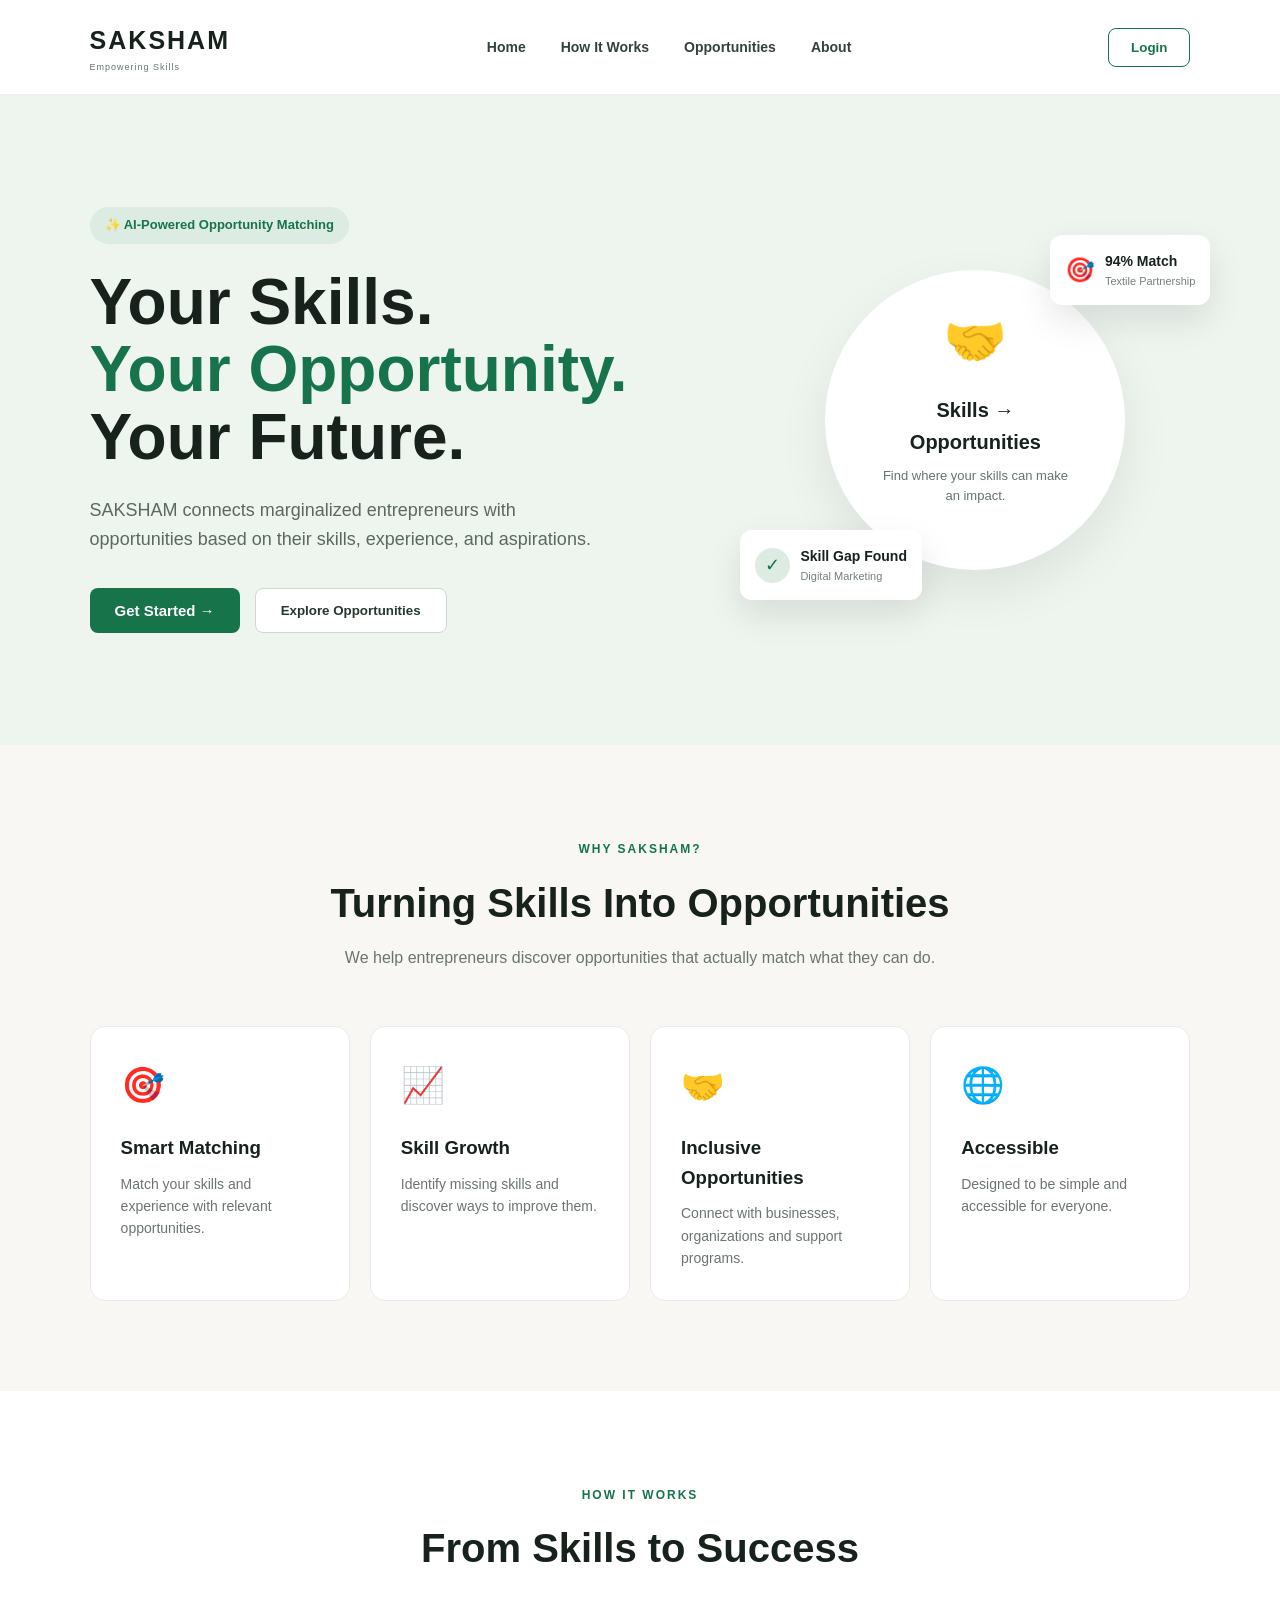
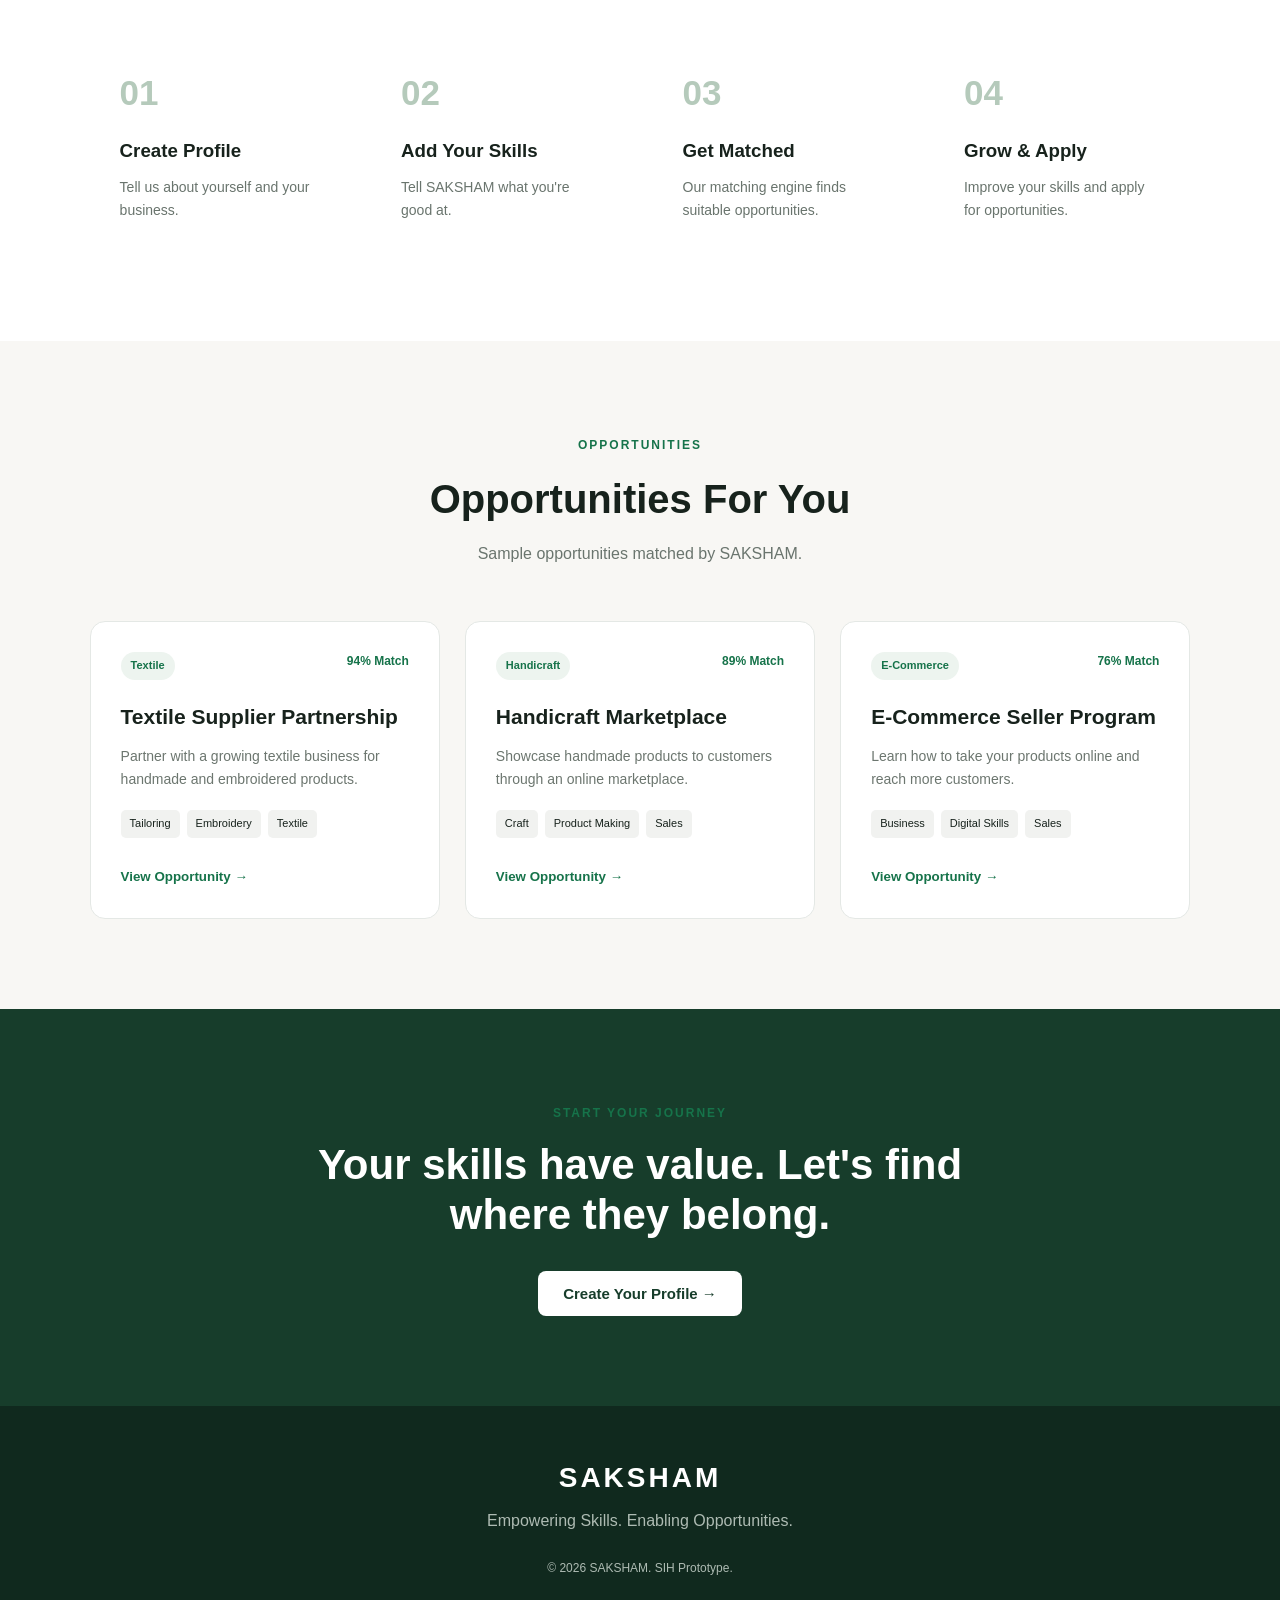
==== index.html @ e03de317 "Add files via upload Initial upload of SAKSHAM project." ====
<!DOCTYPE html>
<html lang="en">
<head>
    <meta charset="UTF-8">
    <meta name="viewport" content="width=device-width, initial-scale=1.0">

    <title>SAKSHAM | Empowering Skills, Enabling Opportunities</title>

    <link rel="stylesheet" href="style.css">
</head>

<body>

    <!-- ================= NAVBAR ================= -->

    <header class="navbar">

        <div class="logo">
            <span>SAKSHAM</span>
            <small>Empowering Skills</small>
        </div>

        <nav>
            <a href="#home">Home</a>
            <a href="#how-it-works">How It Works</a>
            <a href="#opportunities">Opportunities</a>
            <a href="#about">About</a>
        </nav>

        <button class="login-btn" onclick="openLogin()">
            Login
        </button>

    </header>


    <!-- ================= HERO ================= -->

    <section id="home" class="hero">

        <div class="hero-content">

            <div class="badge">
                ✨ AI-Powered Opportunity Matching
            </div>

            <h1>
                Your Skills.
                <span>Your Opportunity.</span>
                Your Future.
            </h1>

            <p>
                SAKSHAM connects marginalized entrepreneurs with
                opportunities based on their skills, experience,
                and aspirations.
            </p>

            <div class="hero-buttons">

                <button class="primary-btn"
                        onclick="startJourney()">
                    Get Started →
                </button>

                <button class="secondary-btn"
                        onclick="scrollToSection('opportunities')">
                    Explore Opportunities
                </button>

            </div>

        </div>


        <div class="hero-visual">

            <div class="floating-card card-one">
                🎯
                <div>
                    <strong>94% Match</strong>
                    <small>Textile Partnership</small>
                </div>
            </div>

            <div class="main-circle">

                <div class="circle-icon">
                    🤝
                </div>

                <h3>Skills → Opportunities</h3>

                <p>
                    Find where your skills can make an impact.
                </p>

            </div>

            <div class="floating-card card-two">

                <span class="check">✓</span>

                <div>
                    <strong>Skill Gap Found</strong>
                    <small>Digital Marketing</small>
                </div>

            </div>

        </div>

    </section>


    <!-- ================= IMPACT ================= -->

    <section class="impact">

        <div class="section-heading">

            <span class="section-label">
                WHY SAKSHAM?
            </span>

            <h2>
                Turning Skills Into Opportunities
            </h2>

            <p>
                We help entrepreneurs discover opportunities
                that actually match what they can do.
            </p>

        </div>


        <div class="feature-grid">

            <div class="feature-card">

                <div class="feature-icon">🎯</div>

                <h3>Smart Matching</h3>

                <p>
                    Match your skills and experience with
                    relevant opportunities.
                </p>

            </div>


            <div class="feature-card">

                <div class="feature-icon">📈</div>

                <h3>Skill Growth</h3>

                <p>
                    Identify missing skills and discover
                    ways to improve them.
                </p>

            </div>


            <div class="feature-card">

                <div class="feature-icon">🤝</div>

                <h3>Inclusive Opportunities</h3>

                <p>
                    Connect with businesses, organizations
                    and support programs.
                </p>

            </div>


            <div class="feature-card">

                <div class="feature-icon">🌐</div>

                <h3>Accessible</h3>

                <p>
                    Designed to be simple and accessible
                    for everyone.
                </p>

            </div>

        </div>

    </section>


    <!-- ================= HOW IT WORKS ================= -->

    <section id="how-it-works" class="how-section">

        <div class="section-heading">

            <span class="section-label">
                HOW IT WORKS
            </span>

            <h2>
                From Skills to Success
            </h2>

        </div>


        <div class="steps">

            <div class="step">

                <div class="step-number">01</div>

                <h3>Create Profile</h3>

                <p>
                    Tell us about yourself and your business.
                </p>

            </div>


            <div class="step">

                <div class="step-number">02</div>

                <h3>Add Your Skills</h3>

                <p>
                    Tell SAKSHAM what you're good at.
                </p>

            </div>


            <div class="step">

                <div class="step-number">03</div>

                <h3>Get Matched</h3>

                <p>
                    Our matching engine finds suitable opportunities.
                </p>

            </div>


            <div class="step">

                <div class="step-number">04</div>

                <h3>Grow & Apply</h3>

                <p>
                    Improve your skills and apply for opportunities.
                </p>

            </div>

        </div>

    </section>


    <!-- ================= OPPORTUNITIES ================= -->

    <section id="opportunities" class="opportunity-section">

        <div class="section-heading">

            <span class="section-label">
                OPPORTUNITIES
            </span>

            <h2>
                Opportunities For You
            </h2>

            <p>
                Sample opportunities matched by SAKSHAM.
            </p>

        </div>


        <div class="opportunity-grid">


            <!-- Opportunity 1 -->

            <div class="opportunity-card">

                <div class="opportunity-top">

                    <span class="category">
                        Textile
                    </span>

                    <span class="match">
                        94% Match
                    </span>

                </div>

                <h3>
                    Textile Supplier Partnership
                </h3>

                <p>
                    Partner with a growing textile business
                    for handmade and embroidered products.
                </p>

                <div class="skills">

                    <span>Tailoring</span>
                    <span>Embroidery</span>
                    <span>Textile</span>

                </div>

                <button onclick="viewOpportunity('Textile Supplier Partnership')">
                    View Opportunity →
                </button>

            </div>


            <!-- Opportunity 2 -->

            <div class="opportunity-card">

                <div class="opportunity-top">

                    <span class="category">
                        Handicraft
                    </span>

                    <span class="match">
                        89% Match
                    </span>

                </div>

                <h3>
                    Handicraft Marketplace
                </h3>

                <p>
                    Showcase handmade products to customers
                    through an online marketplace.
                </p>

                <div class="skills">

                    <span>Craft</span>
                    <span>Product Making</span>
                    <span>Sales</span>

                </div>

                <button onclick="viewOpportunity('Handicraft Marketplace')">
                    View Opportunity →
                </button>

            </div>


            <!-- Opportunity 3 -->

            <div class="opportunity-card">

                <div class="opportunity-top">

                    <span class="category">
                        E-Commerce
                    </span>

                    <span class="match">
                        76% Match
                    </span>

                </div>

                <h3>
                    E-Commerce Seller Program
                </h3>

                <p>
                    Learn how to take your products online
                    and reach more customers.
                </p>

                <div class="skills">

                    <span>Business</span>
                    <span>Digital Skills</span>
                    <span>Sales</span>

                </div>

                <button onclick="viewOpportunity('E-Commerce Seller Program')">
                    View Opportunity →
                </button>

            </div>

        </div>

    </section>


    <!-- ================= CTA ================= -->

    <section class="cta">

        <div>

            <span class="section-label">
                START YOUR JOURNEY
            </span>

            <h2>
                Your skills have value.
                Let's find where they belong.
            </h2>

            <button class="primary-btn"
                    onclick="startJourney()">
                Create Your Profile →
            </button>

        </div>

    </section>


    <!-- ================= FOOTER ================= -->

    <footer id="about">

        <div class="footer-logo">
            SAKSHAM
        </div>

        <p>
            Empowering Skills. Enabling Opportunities.
        </p>

        <p class="copyright">
            © 2026 SAKSHAM. SIH Prototype.
        </p>

    </footer>


    <!-- ================= MODAL ================= -->

    <div id="modal" class="modal">

        <div class="modal-content">

            <button class="close"
                    onclick="closeModal()">
                ×
            </button>

            <div id="modal-content"></div>

        </div>

    </div>


    <script src="script.js"></script>
    <script src="opportunities.js"></script>

</body>
</html>
---- style.css ----
/* =========================
   RESET
========================= */

* {
    margin: 0;
    padding: 0;
    box-sizing: border-box;
}

html {
    scroll-behavior: smooth;
}

body {
    font-family: Arial, Helvetica, sans-serif;
    background: #f8f7f4;
    color: #17221c;
    line-height: 1.6;
}


/* =========================
   NAVBAR
========================= */

.navbar {
    width: 100%;
    padding: 20px 7%;
    display: flex;
    align-items: center;
    justify-content: space-between;
    background: #ffffff;
    position: sticky;
    top: 0;
    z-index: 1000;
    border-bottom: 1px solid #eeeeee;
}

.logo {
    display: flex;
    flex-direction: column;
}

.logo span {
    font-size: 25px;
    font-weight: 800;
    letter-spacing: 2px;
}

.logo small {
    font-size: 9px;
    letter-spacing: 1px;
    color: #65756b;
}

.navbar nav {
    display: flex;
    gap: 35px;
}

.navbar nav a {
    text-decoration: none;
    color: #34433a;
    font-size: 14px;
    font-weight: 600;
}

.navbar nav a:hover {
    color: #16734a;
}

.login-btn {
    padding: 11px 22px;
    border: 1px solid #16734a;
    background: transparent;
    color: #16734a;
    border-radius: 8px;
    cursor: pointer;
    font-weight: 600;
}


/* =========================
   HERO
========================= */

.hero {
    min-height: 650px;
    padding: 90px 7%;
    display: flex;
    align-items: center;
    justify-content: space-between;
    gap: 60px;
    background: #eef5ef;
}

.hero-content {
    max-width: 600px;
}

.badge {
    display: inline-block;
    padding: 8px 15px;
    background: #dcece2;
    color: #16734a;
    border-radius: 50px;
    font-size: 13px;
    margin-bottom: 25px;
    font-weight: 600;
}

.hero h1 {
    font-size: clamp(42px, 5vw, 70px);
    line-height: 1.05;
    margin-bottom: 25px;
}

.hero h1 span {
    color: #16734a;
    display: block;
}

.hero p {
    max-width: 530px;
    font-size: 18px;
    color: #5b685f;
    margin-bottom: 35px;
}

.hero-buttons {
    display: flex;
    gap: 15px;
    flex-wrap: wrap;
}

.primary-btn {
    background: #16734a;
    color: white;
    border: none;
    padding: 14px 25px;
    border-radius: 8px;
    cursor: pointer;
    font-weight: 700;
    font-size: 15px;
}

.primary-btn:hover {
    background: #105c3b;
}

.secondary-btn {
    background: white;
    border: 1px solid #cdd8d0;
    color: #26382e;
    padding: 14px 25px;
    border-radius: 8px;
    cursor: pointer;
    font-weight: 700;
}


/* =========================
   HERO VISUAL
========================= */

.hero-visual {
    width: 430px;
    height: 430px;
    position: relative;
    display: flex;
    align-items: center;
    justify-content: center;
}

.main-circle {
    width: 300px;
    height: 300px;
    border-radius: 50%;
    background: white;
    display: flex;
    flex-direction: column;
    align-items: center;
    justify-content: center;
    text-align: center;
    padding: 50px;
    box-shadow: 0 20px 50px rgba(0, 0, 0, 0.08);
}

.circle-icon {
    font-size: 50px;
    margin-bottom: 15px;
}

.main-circle h3 {
    font-size: 20px;
}

.main-circle p {
    font-size: 13px;
    color: #65756b;
    margin-top: 8px;
}

.floating-card {
    position: absolute;
    background: white;
    padding: 15px;
    border-radius: 12px;
    display: flex;
    align-items: center;
    gap: 10px;
    box-shadow: 0 15px 35px rgba(0, 0, 0, 0.1);
    font-size: 24px;
}

.floating-card strong {
    display: block;
    font-size: 14px;
}

.floating-card small {
    display: block;
    font-size: 11px;
    color: #758178;
}

.card-one {
    top: 30px;
    right: -20px;
}

.card-two {
    bottom: 35px;
    left: -20px;
}

.check {
    background: #dcece2;
    color: #16734a;
    width: 35px;
    height: 35px;
    border-radius: 50%;
    display: flex;
    align-items: center;
    justify-content: center;
    font-size: 18px;
}


/* =========================
   GENERAL SECTIONS
========================= */

section {
    padding: 90px 7%;
}

.section-heading {
    text-align: center;
    max-width: 700px;
    margin: 0 auto 55px;
}

.section-label {
    color: #16734a;
    font-size: 12px;
    font-weight: 800;
    letter-spacing: 2px;
}

.section-heading h2 {
    font-size: 40px;
    margin: 10px 0;
}

.section-heading p {
    color: #6a756e;
}


/* =========================
   FEATURES
========================= */

.feature-grid {
    display: grid;
    grid-template-columns: repeat(4, 1fr);
    gap: 20px;
}

.feature-card {
    background: white;
    padding: 30px;
    border-radius: 15px;
    border: 1px solid #e7ebe8;
    transition: 0.3s;
}

.feature-card:hover {
    transform: translateY(-5px);
    box-shadow: 0 15px 35px rgba(0, 0, 0, 0.07);
}

.feature-icon {
    font-size: 35px;
    margin-bottom: 20px;
}

.feature-card h3 {
    margin-bottom: 10px;
}

.feature-card p {
    font-size: 14px;
    color: #6b756e;
}


/* =========================
   HOW IT WORKS
========================= */

.how-section {
    background: #ffffff;
}

.steps {
    display: grid;
    grid-template-columns: repeat(4, 1fr);
    gap: 25px;
}

.step {
    position: relative;
    padding: 30px;
}

.step-number {
    font-size: 35px;
    font-weight: 800;
    color: #b5cabb;
    margin-bottom: 15px;
}

.step h3 {
    margin-bottom: 10px;
}

.step p {
    color: #69746d;
    font-size: 14px;
}


/* =========================
   OPPORTUNITIES
========================= */

.opportunity-section {
    background: #f8f7f4;
}

.opportunity-grid {
    display: grid;
    grid-template-columns: repeat(3, 1fr);
    gap: 25px;
}

.opportunity-card {
    background: white;
    padding: 30px;
    border-radius: 15px;
    border: 1px solid #e4e8e5;
}

.opportunity-top {
    display: flex;
    justify-content: space-between;
    margin-bottom: 20px;
}

.category {
    background: #edf4ef;
    color: #16734a;
    padding: 5px 10px;
    border-radius: 20px;
    font-size: 11px;
    font-weight: 700;
}

.match {
    color: #16734a;
    font-size: 12px;
    font-weight: 800;
}

.opportunity-card h3 {
    font-size: 21px;
    margin-bottom: 12px;
}

.opportunity-card p {
    font-size: 14px;
    color: #6c766f;
    margin-bottom: 20px;
}

.skills {
    display: flex;
    gap: 7px;
    flex-wrap: wrap;
    margin-bottom: 25px;
}

.skills span {
    background: #f1f2f0;
    padding: 5px 9px;
    border-radius: 5px;
    font-size: 11px;
}

.opportunity-card button {
    border: none;
    background: transparent;
    color: #16734a;
    font-weight: 700;
    cursor: pointer;
}


/* =========================
   CTA
========================= */

.cta {
    background: #173d2b;
    color: white;
    text-align: center;
}

.cta h2 {
    max-width: 700px;
    margin: 15px auto 30px;
    font-size: 42px;
    line-height: 1.2;
}

.cta .primary-btn {
    background: white;
    color: #173d2b;
}


/* =========================
   FOOTER
========================= */

footer {
    background: #10291e;
    color: white;
    padding: 50px 7%;
    text-align: center;
}

.footer-logo {
    font-size: 28px;
    font-weight: 800;
    letter-spacing: 3px;
}

footer p {
    color: #aebbb3;
    margin-top: 8px;
}

.copyright {
    font-size: 12px;
    margin-top: 25px;
}


/* =========================
   MODAL
========================= */

.modal {
    display: none;
    position: fixed;
    inset: 0;
    background: rgba(0, 0, 0, 0.5);
    z-index: 2000;
    align-items: center;
    justify-content: center;
    padding: 20px;
}

.modal-content {
    background: white;
    width: 100%;
    max-width: 550px;
    border-radius: 15px;
    padding: 35px;
    position: relative;
}

.close {
    position: absolute;
    right: 20px;
    top: 15px;
    border: none;
    background: none;
    font-size: 28px;
    cursor: pointer;
}

.modal-content h2 {
    margin-bottom: 15px;
}

.modal-content p {
    color: #657069;
    margin-bottom: 20px;
}

.form-group {
    margin-bottom: 15px;
}

.form-group label {
    display: block;
    font-size: 13px;
    font-weight: 700;
    margin-bottom: 5px;
}

.form-group input,
.form-group textarea,
.form-group select {
    width: 100%;
    padding: 11px;
    border: 1px solid #d7ddd9;
    border-radius: 7px;
}

.skill-options {
    display: flex;
    gap: 8px;
    flex-wrap: wrap;
    margin: 10px 0;
}

.skill-option {
    border: 1px solid #cdd8d0;
    background: white;
    padding: 7px 12px;
    border-radius: 20px;
    cursor: pointer;
    font-size: 12px;
}

.skill-option.selected {
    background: #16734a;
    color: white;
    border-color: #16734a;
}


/* =========================
   RESPONSIVE
========================= */

@media (max-width: 1000px) {

    .hero {
        flex-direction: column;
        text-align: center;
    }

    .hero-content {
        margin: auto;
    }

    .hero p {
        margin-left: auto;
        margin-right: auto;
    }

    .hero-buttons {
        justify-content: center;
    }

    .feature-grid,
    .steps {
        grid-template-columns: repeat(2, 1fr);
    }

    .opportunity-grid {
        grid-template-columns: 1fr;
    }

    .navbar nav {
        display: none;
    }

}


@media (max-width: 600px) {

    .hero {
        padding-top: 60px;
    }

    .hero-visual {
        width: 100%;
        height: 350px;
    }

    .main-circle {
        width: 240px;
        height: 240px;
    }

    .card-one {
        right: 0;
    }

    .card-two {
        left: 0;
    }

    .feature-grid,
    .steps {
        grid-template-columns: 1fr;
    }

    .section-heading h2 {
        font-size: 30px;
    }

    .cta h2 {
        font-size: 30px;
    }

}
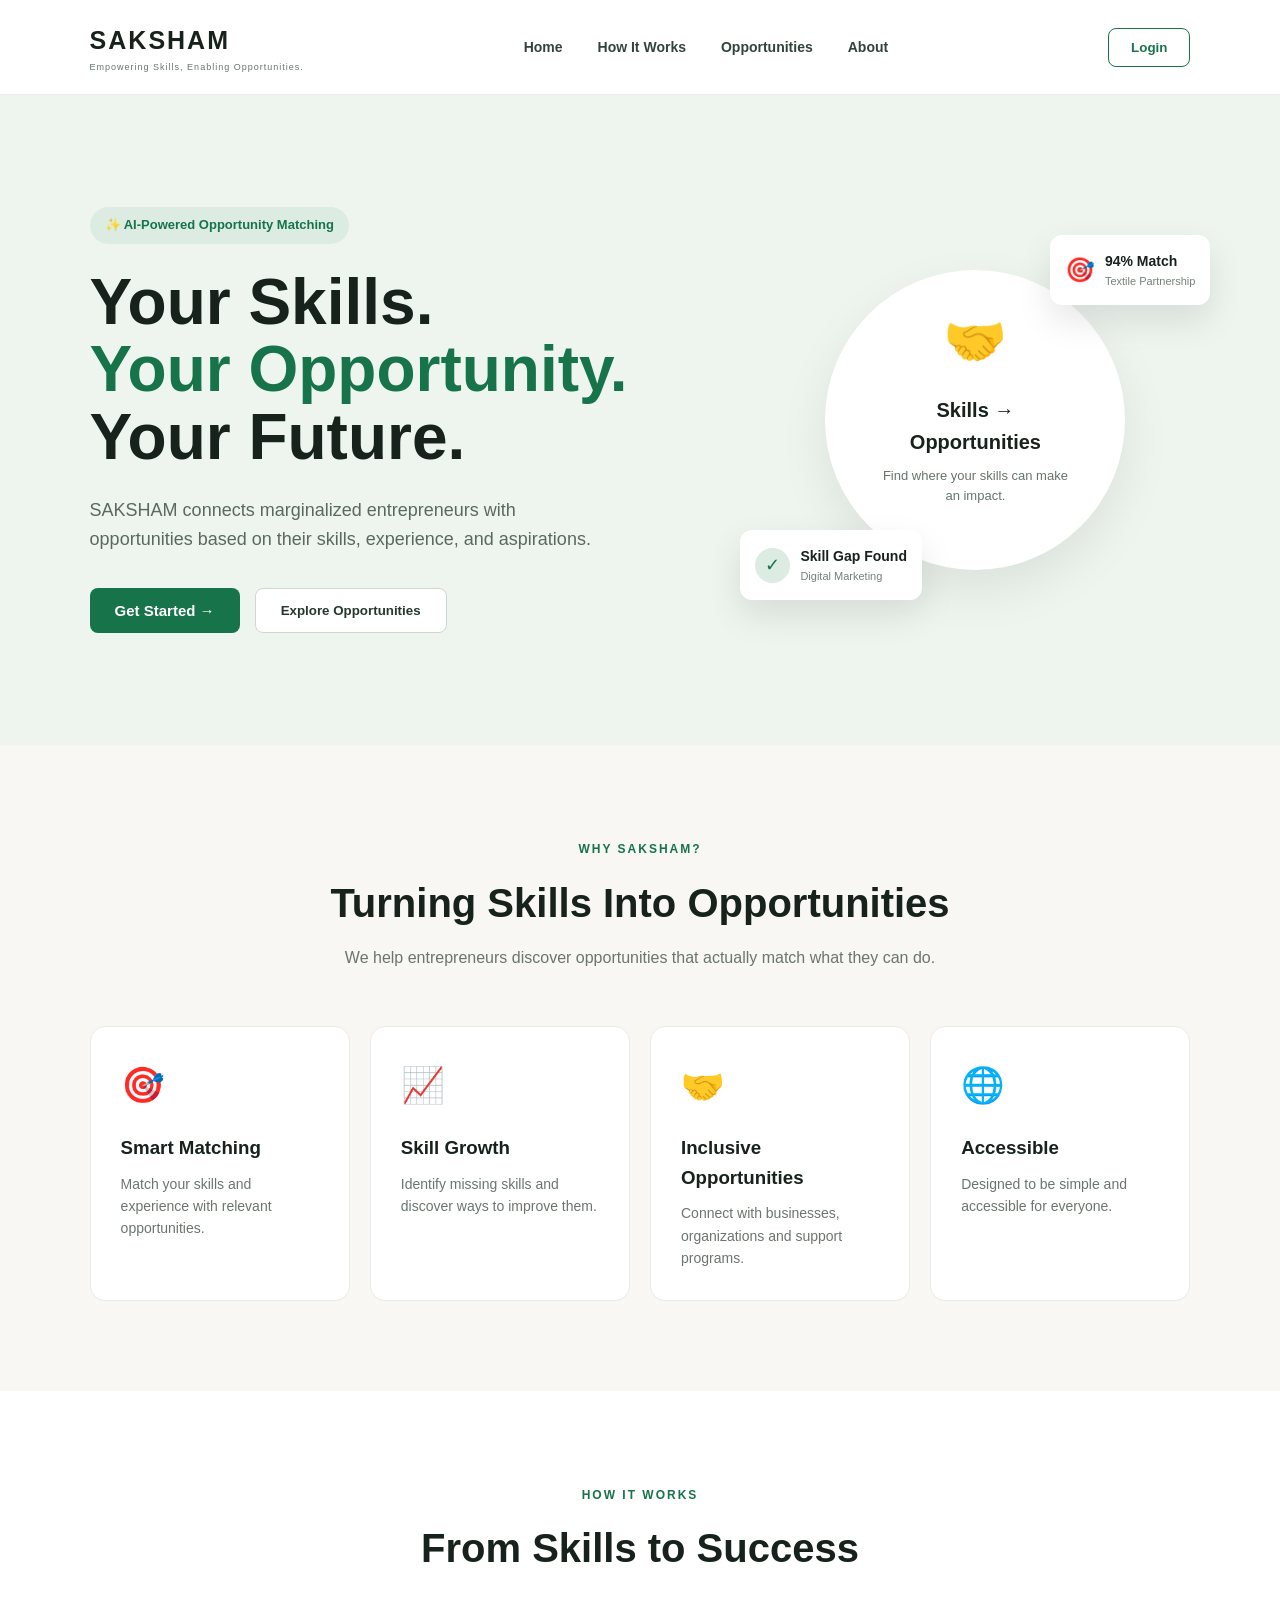
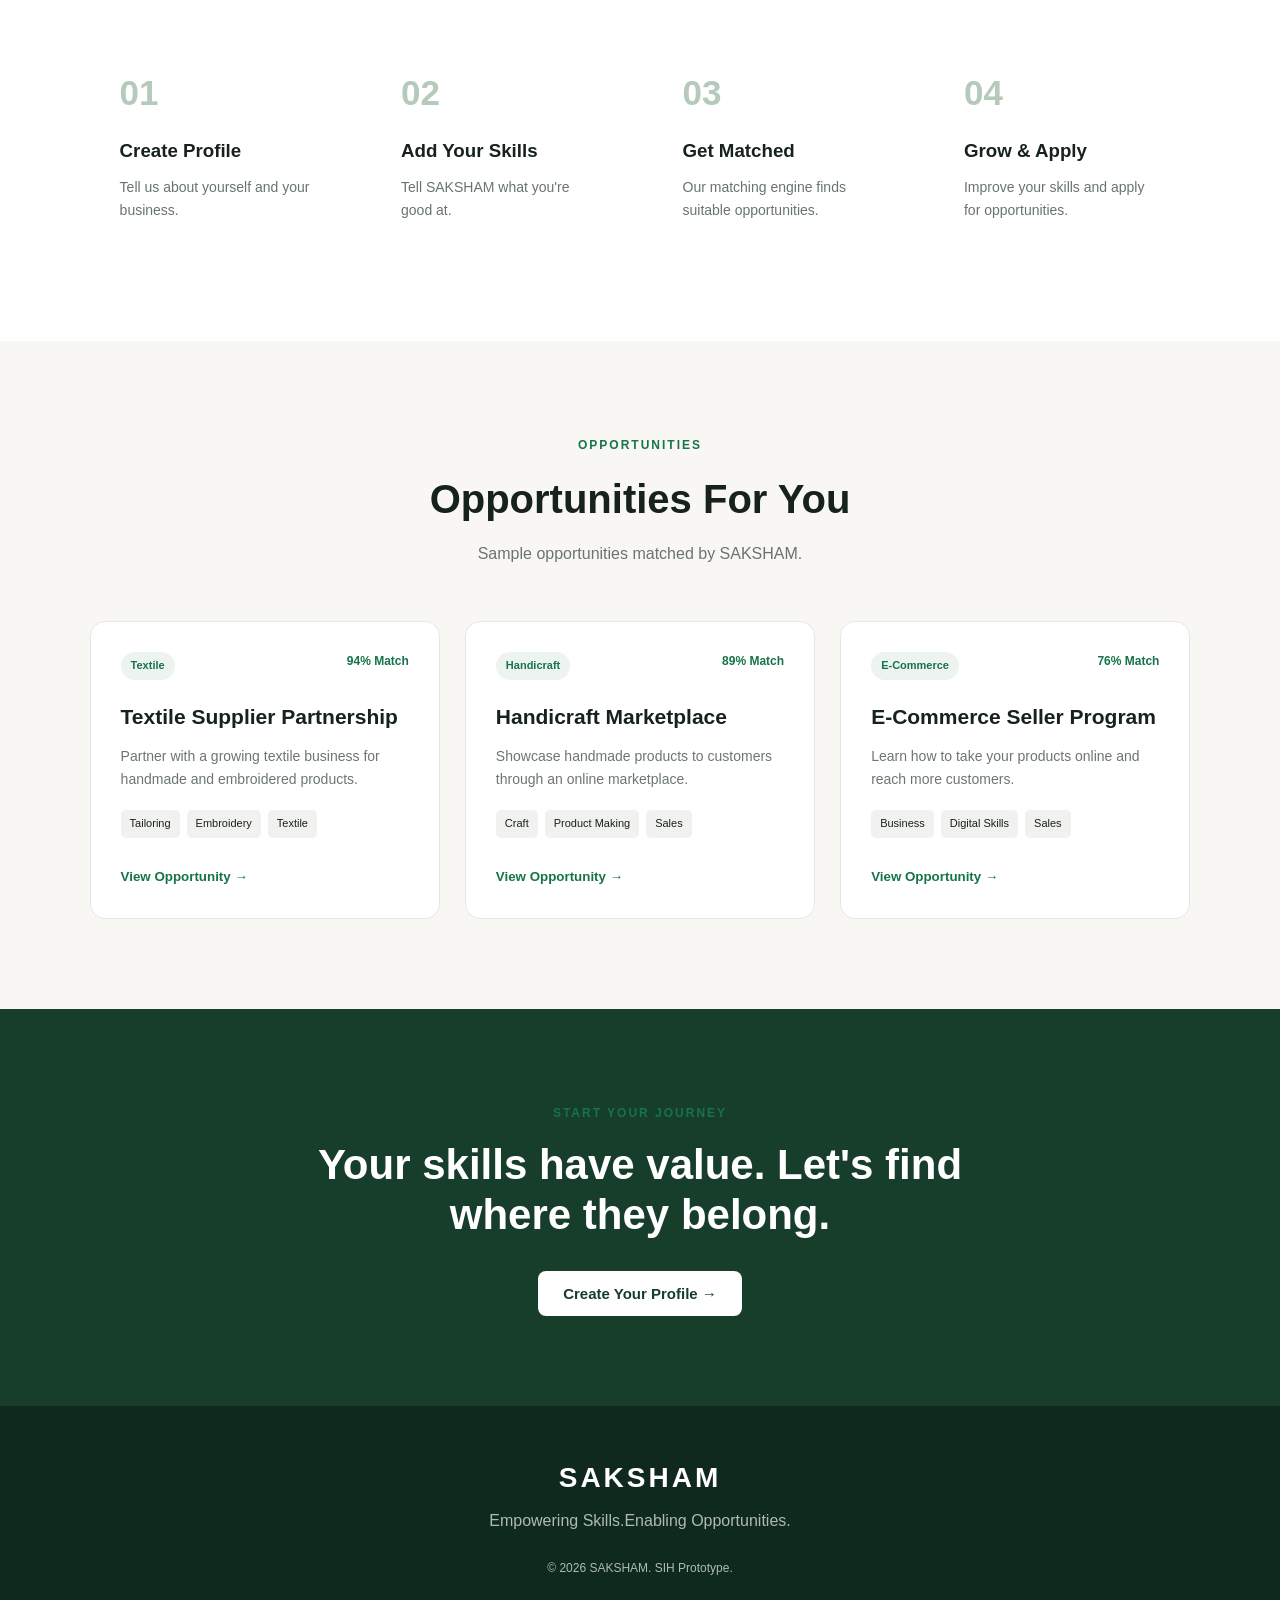
==== commit b9d18fbc: "Update index.html" ====
--- a/index.html
+++ b/index.html
@@ -17,7 +17,7 @@
 
         <div class="logo">
             <span>SAKSHAM</span>
-            <small>Empowering Skills</small>
+            <small>Empowering Skills, Enabling Opportunities.</small>
         </div>
 
         <nav>
@@ -63,10 +63,10 @@
                     Get Started →
                 </button>
 
-                <button class="secondary-btn"
-                        onclick="scrollToSection('opportunities')">
-                    Explore Opportunities
-                </button>
+               <button class="secondary-btn"
+        onclick="window.location.href='pages/opportunities.html'">
+    Explore Opportunities
+</button>
 
             </div>
 
@@ -454,7 +454,7 @@
         </div>
 
         <p>
-            Empowering Skills. Enabling Opportunities.
+            Empowering Skills.Enabling Opportunities.
         </p>
 
         <p class="copyright">
